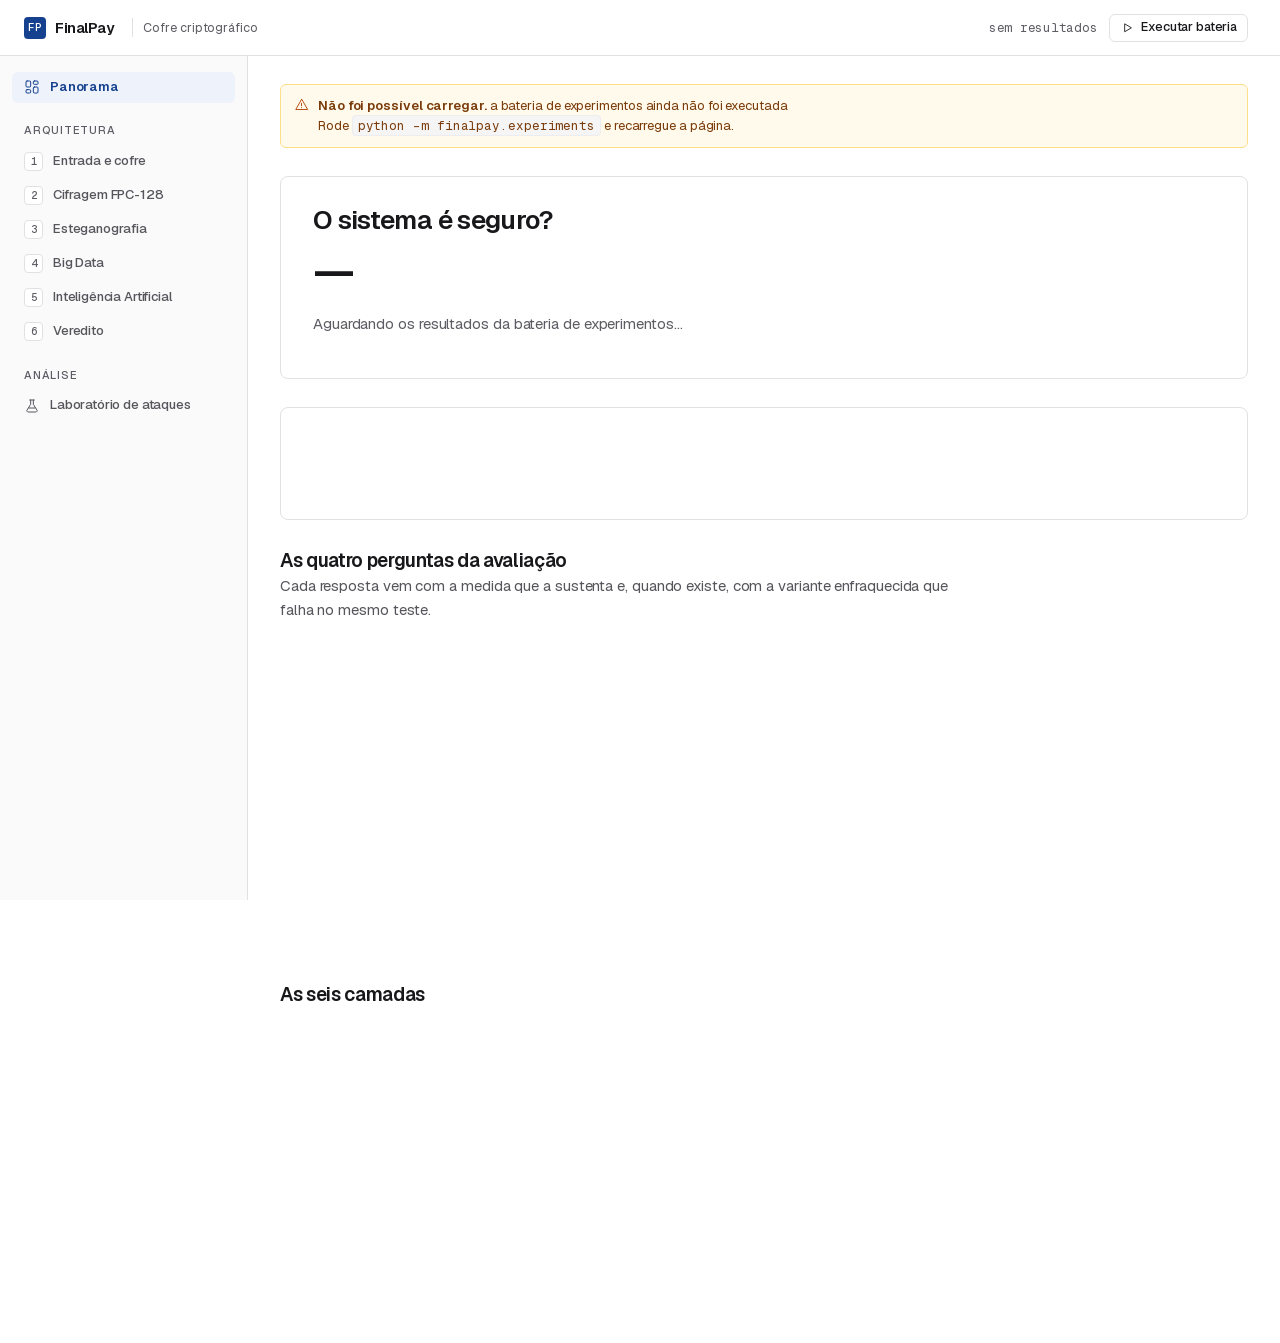
==== web/index.html @ 3ab9bee8 "FinalPay: cofre criptográfico com análise de ataques Sistema completo para o Projeto 2 de Cibersegur" ====
<!doctype html>
<html lang="pt-BR">
<head>
<meta charset="utf-8">
<meta name="viewport" content="width=device-width, initial-scale=1">
<title>FinalPay — Cofre Criptográfico</title>
<meta name="description" content="Cofre criptográfico de um banco digital que mede a própria segurança: cifra autoral FPC-128, esteganografia, 2 milhões de eventos e detecção de anomalias.">
<link rel="icon" href="data:image/svg+xml,%3Csvg xmlns='http://www.w3.org/2000/svg' viewBox='0 0 24 24'%3E%3Crect width='24' height='24' rx='5' fill='%2315418E'/%3E%3Cpath d='M8 11V8.5a4 4 0 0 1 8 0V11M7 11h10v7H7z' fill='none' stroke='white' stroke-width='1.6' stroke-linecap='round' stroke-linejoin='round'/%3E%3C/svg%3E">
<link rel="stylesheet" href="app.css">
</head>
<body>
<a class="skip-link" href="#conteudo">Pular para o conteúdo</a>

<svg style="display:none" aria-hidden="true">
  <defs>
    <g id="i-base" fill="none" stroke="currentColor" stroke-width="1.5" stroke-linecap="round" stroke-linejoin="round"/>
  </defs>
  <symbol id="ic-vault" viewBox="0 0 24 24" fill="none" stroke="currentColor" stroke-width="1.5" stroke-linecap="round" stroke-linejoin="round">
    <rect x="3" y="4" width="18" height="16" rx="2"/><circle cx="12" cy="12" r="4"/><path d="M12 8v1.5M12 14.5V16M8 12h1.5M14.5 12H16"/>
  </symbol>
  <symbol id="ic-cipher" viewBox="0 0 24 24" fill="none" stroke="currentColor" stroke-width="1.5" stroke-linecap="round" stroke-linejoin="round">
    <path d="M12 3 20 6v6c0 4.2-3 7.6-8 9-5-1.4-8-4.8-8-9V6z"/><path d="m9.5 12 1.8 1.8 3.2-3.6"/>
  </symbol>
  <symbol id="ic-image" viewBox="0 0 24 24" fill="none" stroke="currentColor" stroke-width="1.5" stroke-linecap="round" stroke-linejoin="round">
    <rect x="3" y="4" width="18" height="16" rx="2"/><circle cx="8.5" cy="9.5" r="1.5"/><path d="m4 17 4.5-4.5 3 3L15 12l5 5"/>
  </symbol>
  <symbol id="ic-data" viewBox="0 0 24 24" fill="none" stroke="currentColor" stroke-width="1.5" stroke-linecap="round" stroke-linejoin="round">
    <ellipse cx="12" cy="6" rx="8" ry="3"/><path d="M4 6v12c0 1.7 3.6 3 8 3s8-1.3 8-3V6"/><path d="M4 12c0 1.7 3.6 3 8 3s8-1.3 8-3"/>
  </symbol>
  <symbol id="ic-ai" viewBox="0 0 24 24" fill="none" stroke="currentColor" stroke-width="1.5" stroke-linecap="round" stroke-linejoin="round">
    <path d="M3 13h3l2.5-7 3.5 14 3-10 2 3h4"/>
  </symbol>
  <symbol id="ic-verdict" viewBox="0 0 24 24" fill="none" stroke="currentColor" stroke-width="1.5" stroke-linecap="round" stroke-linejoin="round">
    <circle cx="12" cy="9" r="6"/><path d="m9.5 9 1.8 1.8L14.5 7"/><path d="m8.5 14.2-1 6.3 4.5-2.4 4.5 2.4-1-6.3"/>
  </symbol>
  <symbol id="ic-lab" viewBox="0 0 24 24" fill="none" stroke="currentColor" stroke-width="1.5" stroke-linecap="round" stroke-linejoin="round">
    <path d="M10 3v6.5L4.6 18A2 2 0 0 0 6.3 21h11.4a2 2 0 0 0 1.7-3L14 9.5V3"/><path d="M8.5 3h7M7.3 15h9.4"/>
  </symbol>
  <symbol id="ic-overview" viewBox="0 0 24 24" fill="none" stroke="currentColor" stroke-width="1.5" stroke-linecap="round" stroke-linejoin="round">
    <rect x="3" y="3" width="7" height="9" rx="1.5"/><rect x="14" y="3" width="7" height="5" rx="1.5"/><rect x="14" y="12" width="7" height="9" rx="1.5"/><rect x="3" y="16" width="7" height="5" rx="1.5"/>
  </symbol>
  <symbol id="ic-run" viewBox="0 0 24 24" fill="none" stroke="currentColor" stroke-width="1.5" stroke-linecap="round" stroke-linejoin="round">
    <path d="M8 5.5v13l11-6.5z"/>
  </symbol>
  <symbol id="ic-info" viewBox="0 0 24 24" fill="none" stroke="currentColor" stroke-width="1.5" stroke-linecap="round" stroke-linejoin="round">
    <circle cx="12" cy="12" r="9"/><path d="M12 11v5M12 8h.01"/>
  </symbol>
  <symbol id="ic-alert" viewBox="0 0 24 24" fill="none" stroke="currentColor" stroke-width="1.5" stroke-linecap="round" stroke-linejoin="round">
    <path d="M12 4 2.8 20h18.4z"/><path d="M12 10v4M12 17h.01"/>
  </symbol>
  <symbol id="ic-download" viewBox="0 0 24 24" fill="none" stroke="currentColor" stroke-width="1.5" stroke-linecap="round" stroke-linejoin="round">
    <path d="M12 3v11M7.5 10 12 14.5 16.5 10M4 20h16"/>
  </symbol>
</svg>

<header class="topbar">
  <div class="brand"><span class="brand-mark">FP</span>FinalPay</div>
  <span class="brand-tag">Cofre criptográfico</span>
  <div class="topbar-right">
    <span id="status-bateria" class="meta num">carregando…</span>
    <button id="btn-bateria" class="btn btn-sm"><svg><use href="#ic-run"/></svg>Executar bateria</button>
  </div>
</header>

<div class="shell">
  <nav class="rail" aria-label="Seções">
    <div class="rail-group">
      <button class="nav-item" data-page="panorama" aria-current="page"><svg><use href="#ic-overview"/></svg>Panorama</button>
    </div>
    <div class="rail-group">
      <span class="label">Arquitetura</span>
      <button class="nav-item" data-page="cofre"><span class="nav-num">1</span>Entrada e cofre</button>
      <button class="nav-item" data-page="cifra"><span class="nav-num">2</span>Cifragem FPC-128</button>
      <button class="nav-item" data-page="estego"><span class="nav-num">3</span>Esteganografia</button>
      <button class="nav-item" data-page="bigdata"><span class="nav-num">4</span>Big Data</button>
      <button class="nav-item" data-page="ia"><span class="nav-num">5</span>Inteligência Artificial</button>
      <button class="nav-item" data-page="veredito"><span class="nav-num">6</span>Veredito</button>
    </div>
    <div class="rail-group">
      <span class="label">Análise</span>
      <button class="nav-item" data-page="ataques"><svg><use href="#ic-lab"/></svg>Laboratório de ataques</button>
    </div>
  </nav>

  <main class="main" id="conteudo">

    <!-- ---------------------------------------------------------- Panorama -->
    <section id="page-panorama" class="page stack-lg" aria-labelledby="titulo-panorama">
      <div id="panorama-verdito"></div>
      <div class="panel"><div class="panel-body" style="padding:28px 32px">
        <h1 class="display" id="titulo-panorama">O sistema é seguro?</h1>
        <div class="row" style="gap:14px;margin-bottom:16px">
          <span class="answer-lg" id="verdito-resposta">—</span>
          <span id="verdito-ressalvas"></span>
        </div>
        <p class="body measure" id="verdito-justificativa" style="margin-bottom:14px">
          <span class="muted">Aguardando os resultados da bateria de experimentos…</span></p>
        <p class="small measure" id="verdito-ressalva" style="color:var(--warn)"></p>
      </div></div>
      <div id="panorama-medidas" class="measures"></div>
      <div>
        <div class="page-head"><h2 class="h2">As quatro perguntas da avaliação</h2>
          <p class="body measure">Cada resposta vem com a medida que a sustenta e, quando existe, com a variante enfraquecida que falha no mesmo teste.</p></div>
        <div id="panorama-perguntas" class="grid grid-2"></div>
      </div>
      <div>
        <div class="page-head"><h2 class="h2">As seis camadas</h2></div>
        <div id="panorama-camadas" class="grid grid-3"></div>
      </div>
    </section>

    <!-- ------------------------------------------------------------- Cofre -->
    <section id="page-cofre" class="page stack-lg" hidden>
      <div class="page-head">
        <h1 class="h1">Entrada e cofre</h1>
        <p class="body measure">Cifre texto, arquivos ou imagens. O mesmo envelope pode ser escondido dentro de uma imagem por esteganografia. Toda operação é registrada abaixo.</p>
      </div>
      <div class="grid grid-2">
        <div class="panel">
          <div class="panel-head"><h2 class="h3">Cifrar</h2></div>
          <div class="panel-body stack">
            <div class="segmented" role="group" aria-label="Tipo de entrada" id="cofre-tipo">
              <button type="button" aria-pressed="true" data-tipo="texto">Texto</button>
              <button type="button" aria-pressed="false" data-tipo="arquivo">Arquivo</button>
            </div>
            <label class="field" id="campo-texto"><span class="label">Conteúdo</span>
              <textarea id="cofre-texto">TX473188 BOLETO  R$    47523.68 CT1313-1 Inter     2026-11-27 APROVADO</textarea></label>
            <label class="field" id="campo-arquivo" hidden><span class="label">Arquivo</span>
              <input type="file" id="cofre-arquivo"></label>
            <label class="field"><span class="label">Senha do cofre</span>
              <input type="password" id="cofre-senha" value="cofre-finalpay-2026" autocomplete="off"></label>
            <div class="grid grid-2">
              <label class="field"><span class="label">Algoritmo</span>
                <select id="cofre-algo"><option>FPC-128</option><option>AES-256</option></select></label>
              <label class="field"><span class="label">Modo</span>
                <select id="cofre-modo"><option>CTR</option><option>ECB</option></select></label>
            </div>
            <div class="grid grid-2">
              <label class="field"><span class="label">Rodadas <span id="cofre-rodadas-v" class="num">14</span></span>
                <input type="range" id="cofre-rodadas" min="1" max="20" value="14"></label>
              <label class="check" style="align-self:end;padding-bottom:8px">
                <input type="checkbox" id="cofre-difusao" checked>Difusão (MixColumns)</label>
            </div>
            <label class="check"><input type="checkbox" id="cofre-ocultar">Ocultar o envelope numa imagem</label>
            <label class="field" id="campo-portadora" hidden><span class="label">Imagem portadora (PNG)</span>
              <input type="file" id="cofre-portadora" accept="image/png,image/jpeg"></label>
            <div class="row">
              <button id="btn-cifrar" class="btn btn-primary">Cifrar</button>
              <span id="cofre-erro" class="small" style="color:var(--crit)"></span>
            </div>
          </div>
        </div>
        <div class="panel">
          <div class="panel-head"><h2 class="h3">Decifrar</h2></div>
          <div class="panel-body stack">
            <label class="field"><span class="label">Envelope (base64)</span>
              <textarea id="dec-envelope" placeholder="cole o envelope ou cifre algo ao lado"></textarea></label>
            <label class="field"><span class="label">Senha</span>
              <input type="password" id="dec-senha" value="cofre-finalpay-2026" autocomplete="off"></label>
            <div class="row">
              <button id="btn-decifrar" class="btn btn-primary">Decifrar</button>
              <button id="btn-decifrar-img" class="btn">Revelar da imagem</button>
            </div>
            <div id="dec-saida"></div>
          </div>
        </div>
      </div>
      <div id="cofre-resultado"></div>
      <div class="panel">
        <div class="panel-head"><h2 class="h3">Operações desta sessão</h2>
          <span class="meta">alimentam a camada de Big Data</span></div>
        <div class="panel-body flush"><div class="table-wrap"><table id="cofre-log">
          <thead><tr><th>Horário</th><th>Operação</th><th>Algoritmo</th><th>Estado</th><th class="n">Bytes</th><th class="n">Latência</th><th>Detalhe</th></tr></thead>
          <tbody><tr><td colspan="7" class="muted">Nenhuma operação ainda.</td></tr></tbody>
        </table></div></div>
      </div>
    </section>

    <!-- ------------------------------------------------------------- Cifra -->
    <section id="page-cifra" class="page stack-lg" hidden>
      <div class="page-head">
        <h1 class="h1">Cifragem FPC-128</h1>
        <p class="body measure">Rede de substituição-permutação de 128 bits com chave de 256 bits. Cada propriedade abaixo é comparada com a variante sem difusão e com o AES-256.</p>
      </div>
      <div class="grid grid-2">
        <div class="panel"><div class="panel-head"><h2 class="h3">Especificação</h2></div>
          <div class="panel-body"><dl class="spec" id="cifra-spec"></dl></div></div>
        <div class="panel"><div class="panel-head"><h2 class="h3">A rodada</h2></div>
          <div class="panel-body"><pre class="code">AddRoundKey   estado ← estado ⊕ subchave[r]
SubBytes      estado ← S[estado]
ShiftRows     estado ← estado[π]
MixColumns    estado ← M · estado  em GF(2⁸)</pre>
            <dl class="spec" style="margin-top:12px">
              <dt>AddRoundKey</dt><dd>XOR — confusão</dd>
              <dt>SubBytes</dt><dd>substituição não-linear</dd>
              <dt>ShiftRows</dt><dd>permutação de bytes</dd>
              <dt>MixColumns</dt><dd>difusão (matriz MDS)</dd>
            </dl>
            <p class="small" style="margin-top:12px">A última rodada omite o MixColumns, como é padrão em redes SPN.</p></div></div>
      </div>
      <div class="panel"><div class="panel-head"><h2 class="h3">Efeito avalanche por rodada</h2>
        <span class="meta">1 bit alterado na entrada</span></div>
        <div class="panel-body"><div id="chart-avalanche" data-resumo="Bits de saída alterados por rodada, comparando o FPC-128 íntegro com a variante sem difusão"></div>
          <p class="small" style="margin-top:12px" id="cifra-avalanche-nota"></p></div></div>
      <div class="grid grid-2">
        <div class="panel"><div class="panel-head"><h2 class="h3">Distribuição da avalanche</h2></div>
          <div class="panel-body"><div id="chart-aval-hist" data-resumo="Distribuição do número de bits alterados por inversão de 1 bit de entrada"></div></div></div>
        <div class="panel"><div class="panel-head"><h2 class="h3">Vazão</h2><span class="meta">mede implementação, não segurança</span></div>
          <div class="panel-body"><div id="chart-vazao" data-resumo="Vazão em megabytes por segundo do FPC-128 e do AES-256"></div></div></div>
      </div>
      <div class="grid grid-2">
        <div class="panel"><div class="panel-head"><h2 class="h3">Critério estrito de avalanche</h2>
          <span class="meta">FPC-128 íntegro</span></div>
          <div class="panel-body"><div id="chart-sac" data-resumo="Matriz 128 por 128 da probabilidade de inversão de cada bit de saída, FPC-128 íntegro"></div><div id="sac-resumo" style="margin-top:12px"></div></div></div>
        <div class="panel"><div class="panel-head"><h2 class="h3">Mesma matriz, sem difusão</h2>
          <span class="meta">variante enfraquecida</span></div>
          <div class="panel-body"><div id="chart-sac-fraco" data-resumo="Mesma matriz para a variante sem difusão"></div><div id="sac-fraco-resumo" style="margin-top:12px"></div></div></div>
      </div>
    </section>

    <!-- ------------------------------------------------------- Esteganografia -->
    <section id="page-estego" class="page stack-lg" hidden>
      <div class="page-head">
        <h1 class="h1">Esteganografia</h1>
        <p class="body measure">O envelope cifrado é espalhado pelos bits menos significativos da imagem, em posições derivadas da chave. Sem a chave não se sabe nem onde os bits estão.</p>
      </div>
      <div id="estego-medidas" class="measures"></div>
      <div class="grid grid-2">
        <div class="panel"><div class="panel-head"><h2 class="h3">Portadora e resultado</h2></div>
          <div class="panel-body"><div id="estego-imagens" class="img-compare"></div></div></div>
        <div class="panel"><div class="panel-head"><h2 class="h3">Qualidade</h2></div>
          <div class="panel-body"><dl class="spec" id="estego-spec"></dl></div></div>
      </div>
      <div class="panel"><div class="panel-head"><h2 class="h3">Esteganálise por varredura</h2>
        <span class="meta">teste de qui-quadrado de Westfeld, 20 segmentos</span></div>
        <div class="panel-body"><div id="chart-estegoanalise" data-resumo="Probabilidade de ocultação detectada por segmento da imagem, em três variantes"></div>
          <p class="small measure" style="margin-top:12px" id="estego-nota"></p></div></div>
    </section>

    <!-- ----------------------------------------------------------- Big Data -->
    <section id="page-bigdata" class="page stack-lg" hidden>
      <div class="page-head">
        <h1 class="h1">Big Data</h1>
        <p class="body measure">Eventos de operações criptográficas, autenticação e acesso a arquivos, gravados em Parquet particionado por dia e consultados com DuckDB.</p>
      </div>
      <div id="bd-medidas" class="measures"></div>
      <div class="panel"><div class="panel-head"><h2 class="h3">Eventos por hora</h2>
        <span class="meta">30 dias</span></div>
        <div class="panel-body"><div id="chart-serie" data-resumo="Eventos por hora ao longo de 30 dias, com os eventos anômalos destacados"></div></div></div>
      <div class="grid grid-2">
        <div class="panel"><div class="panel-head"><h2 class="h3">Por tipo de operação</h2></div>
          <div class="panel-body flush"><div class="table-wrap auto"><table id="tab-tipo"></table></div></div></div>
        <div class="panel"><div class="panel-head"><h2 class="h3">Usuários com mais falhas</h2></div>
          <div class="panel-body flush"><div class="table-wrap"><table id="tab-suspeitos"></table></div></div></div>
      </div>
      <div class="panel"><div class="panel-head"><h2 class="h3">Desempenho da camada</h2></div>
        <div class="panel-body"><dl class="spec" id="bd-spec"></dl></div></div>
    </section>

    <!-- ----------------------------------------------------------------- IA -->
    <section id="page-ia" class="page stack-lg" hidden>
      <div class="page-head">
        <h1 class="h1">Inteligência Artificial</h1>
        <p class="body measure">Isolation Forest sobre janelas de comportamento por usuário. O modelo é treinado sem rótulos; os rótulos existem só para medir a qualidade depois.</p>
      </div>
      <div id="ia-medidas" class="measures"></div>
      <div class="grid grid-2">
        <div class="panel"><div class="panel-head"><h2 class="h3">Revocação por tipo de anomalia</h2>
          <span class="meta">os cinco do enunciado</span></div>
          <div class="panel-body"><div id="chart-ia-tipos" data-resumo="Percentual detectado de cada um dos cinco tipos de anomalia"></div></div></div>
        <div class="panel"><div class="panel-head"><h2 class="h3">Distribuição do score de risco</h2></div>
          <div class="panel-body"><div id="chart-ia-score" data-resumo="Distribuição do score de risco atribuído às janelas de comportamento"></div></div></div>
      </div>
      <div class="panel"><div class="panel-head"><h2 class="h3">Pontos de operação</h2>
        <span class="meta">quantas janelas a equipe aceita revisar</span></div>
        <div class="panel-body flush"><div class="table-wrap auto"><table id="tab-operacao"></table></div></div></div>
      <div class="panel"><div class="panel-head"><h2 class="h3">Alertas de maior risco</h2></div>
        <div class="panel-body flush"><div class="table-wrap"><table id="tab-alertas"></table></div></div></div>
    </section>

    <!-- ----------------------------------------------------------- Veredito -->
    <section id="page-veredito" class="page stack-lg" hidden>
      <div class="page-head">
        <h1 class="h1">Veredito</h1>
        <p class="body measure">As quatro perguntas da Parte 4, respondidas a partir dos números medidos pela bateria de experimentos.</p>
      </div>
      <div id="veredito-conteudo" class="stack-lg"></div>
    </section>

    <!-- ----------------------------------------------------------- Ataques -->
    <section id="page-ataques" class="page stack-lg" hidden>
      <div class="page-head">
        <h1 class="h1">Laboratório de ataques</h1>
        <p class="body measure">Os três ataques exigidos, executados ao vivo com os parâmetros que você escolher. Diminua as rodadas ou desligue a difusão para ver a cifra ceder.</p>
      </div>

      <div class="panel"><div class="panel-head"><h2 class="h3">Força bruta</h2>
        <span class="meta">texto claro conhecido, espaço de chaves reduzido</span></div>
        <div class="panel-body stack">
          <div class="row">
            <label class="field field-faixa"><span class="label">Entropia da chave: <span id="bf-bits-v" class="num">16</span> bits</span>
              <input type="range" id="bf-bits" min="8" max="22" value="16"></label>
            <button id="btn-bf" class="btn btn-primary" style="align-self:end">Executar ataque</button>
          </div>
          <div id="bf-saida"><div class="note"><svg><use href="#ic-info"/></svg>Escolha a entropia da chave e execute. O ataque usa um par de texto claro conhecido e mede a taxa real de chaves por segundo desta máquina.</div></div>
        </div></div>

      <div class="panel"><div class="panel-head"><h2 class="h3">Diferencial</h2>
        <span class="meta">1 bit alterado na entrada</span></div>
        <div class="panel-body stack">
          <div class="row">
            <label class="field field-faixa"><span class="label">Rodadas: <span id="df-rodadas-v" class="num">14</span></span>
              <input type="range" id="df-rodadas" min="1" max="20" value="14"></label>
            <label class="check"><input type="checkbox" id="df-difusao" checked>Difusão ligada</label>
            <button id="btn-df" class="btn btn-primary" style="align-self:end">Executar ataque</button>
          </div>
          <div id="df-saida"><div class="note"><svg><use href="#ic-info"/></svg>Execute para inverter 1 bit da entrada em 4.096 blocos e medir quantos bits da saída mudam. Desligue a difusão para ver a avalanche desabar.</div></div>
        </div></div>

      <div class="panel"><div class="panel-head"><h2 class="h3">Estatístico — análise de frequência</h2>
        <span class="meta">recuperação de texto sem chave</span></div>
        <div class="panel-body stack">
          <div class="row">
            <label class="field field-faixa"><span class="label">Rodadas: <span id="fq-rodadas-v" class="num">1</span></span>
              <input type="range" id="fq-rodadas" min="1" max="20" value="1"></label>
            <label class="check"><input type="checkbox" id="fq-difusao">Difusão ligada</label>
            <button id="btn-fq" class="btn btn-primary" style="align-self:end">Executar ataque</button>
          </div>
          <div id="fq-saida"><div class="note"><svg><use href="#ic-info"/></svg>Execute para tentar recuperar o texto sem nenhuma chave, usando só a frequência dos bytes. Com difusão ligada o ataque falha; sem ela, lê o registro.</div></div>
        </div></div>

      <div class="panel"><div class="panel-head"><h2 class="h3">O modo importa mais que as rodadas</h2>
        <span class="meta">pixels de uma imagem estruturada, cifrados</span></div>
        <div class="panel-body"><div id="ecb-imagens" class="grid grid-4"></div>
          <p class="small measure" style="margin-top:14px" id="ecb-nota"></p></div></div>
    </section>

  </main>
</div>

<script type="module" src="app.js"></script>
</body>
</html>
---- web/app.css ----
/* FinalPay — sistema visual.
   Quase monocromatico sobre fundo claro. Separacao por borda de 1px, nunca por
   sombra decorativa. Cor reservada para estado e para series de dados, sempre
   acompanhada de rotulo textual. */

@import url('fonts.css');

:root {
  color-scheme: light;

  --gray-0:  #FFFFFF;
  --gray-1:  #FAFAFA;
  --gray-2:  #F5F5F6;
  --gray-3:  #EDEDEF;
  --gray-4:  #E1E1E3;
  --gray-5:  #C9C9CE;
  --gray-6:  #8F8F96;
  --gray-7:  #5C5C64;
  --gray-8:  #55555C;
  --gray-9:  #2A2A30;
  --gray-10: #18181B;

  --ink:    var(--gray-10);
  --text-2: var(--gray-8);
  --text-3: var(--gray-7);
  --line:   var(--gray-4);
  --line-soft: var(--gray-3);

  --accent:      #15418E;
  --accent-hover:#1A4FAA;
  --accent-weak: #EEF2FA;

  --ok: #067647;   --ok-bg: #ECFDF3;   --ok-line: #ABEFC6;
  --warn: #B54708; --warn-bg: #FFFAEB; --warn-line: #FEDF89;
  --crit: #B42318; --crit-bg: #FEF3F2; --crit-line: #FECDCA;

  /* Categorica verificada para daltonismo em fundo claro; medidas em DESIGN.md */
  --s1: #2056C7;  --s2: #C2410C;  --s3: #0D9488;
  --s1-soft: #DCE6F9; --s2-soft: #FBE4D6; --s3-soft: #D4F0EB;

  --r-xs: 2px;  --r-sm: 4px;  --r: 6px;  --r-lg: 8px;
  --topbar: 56px;
  --rail: 248px;

  --sans: 'Geist', ui-sans-serif, system-ui, -apple-system, 'Segoe UI', sans-serif;
  --mono: 'Geist Mono', ui-monospace, 'SF Mono', Menlo, monospace;
}

*, *::before, *::after { box-sizing: border-box; }

html { -webkit-text-size-adjust: 100%; }

body {
  margin: 0;
  background: var(--gray-0);
  color: var(--ink);
  font: 400 14px/1.55 var(--sans);
  letter-spacing: -0.006em;
  -webkit-font-smoothing: antialiased;
  text-rendering: optimizeLegibility;
}

/* Superficies do navegador: tambem fazem parte do sistema. */
::selection { background: #CFDDF5; color: var(--gray-10); }
:root { caret-color: var(--accent); scrollbar-color: var(--gray-5) transparent; scrollbar-width: thin; }
::-webkit-scrollbar { width: 10px; height: 10px; }
::-webkit-scrollbar-track { background: transparent; }
::-webkit-scrollbar-thumb { background: var(--gray-5); border: 3px solid var(--gray-0); border-radius: 99px; }
::-webkit-scrollbar-thumb:hover { background: var(--gray-6); }
:focus-visible { outline: 2px solid var(--accent); outline-offset: 2px; border-radius: var(--r-sm); }
a { color: var(--accent); text-underline-offset: 3px; text-decoration-thickness: 1px; }

h1, h2, h3, h4 { margin: 0; font-weight: 600; letter-spacing: -0.021em; text-wrap: balance; }
p { margin: 0; }

/* ---------- tipografia utilitaria ---------- */
.display   { font-size: 26px; line-height: 1.2; font-weight: 600; letter-spacing: -0.025em; }
.h1        { font-size: 26px; line-height: 1.2; letter-spacing: -0.025em; }
.h2        { font-size: 19px; line-height: 1.34; letter-spacing: -0.018em; }
.h3        { font-size: 14px; line-height: 1.4; font-weight: 600; letter-spacing: -0.012em; }
/* Texto corrido a 15px: a tela e lida tambem projetada, a varios metros. */
.body      { font-size: 15px; line-height: 1.6; color: var(--text-2); }
.small     { font-size: 13px; color: var(--text-2); }
.meta      { font-size: 12.5px; color: var(--text-3); }
.measure   { max-width: 68ch; }
.label {
  font: 500 11px/1.3 var(--sans);
  letter-spacing: 0.07em;
  text-transform: uppercase;
  color: var(--text-3);
}
/* Resposta em palavras: texto, nao medida. Mono fica reservado para numero. */
.answer { font-size: 26px; line-height: 1.2; font-weight: 600; letter-spacing: -0.025em; }
.answer-lg { font-size: 46px; line-height: 1.04; font-weight: 600; letter-spacing: -0.036em; }
.num { font-family: var(--mono); font-variant-numeric: tabular-nums; letter-spacing: -0.02em; }
.num-lg { font: 500 26px/1.08 var(--mono); font-variant-numeric: tabular-nums; letter-spacing: -0.03em; }
.num-xl { font: 500 46px/1 var(--mono); font-variant-numeric: tabular-nums; letter-spacing: -0.038em; }

/* ---------- casca ---------- */
.shell { display: grid; grid-template-columns: var(--rail) 1fr; min-height: 100vh; }
.shell > * { min-width: 0; }

.topbar {
  position: fixed; inset: 0 0 auto 0; height: var(--topbar); z-index: 30;
  display: flex; align-items: center; gap: 16px;
  /* Esquerda alinhada ao texto do rail (12 + 12), direita ao conteudo principal. */
  padding: 0 32px 0 24px;
  background: color-mix(in srgb, var(--gray-0) 86%, transparent);
  backdrop-filter: saturate(180%) blur(12px);
  border-bottom: 1px solid var(--line);
}
.brand { display: flex; align-items: center; gap: 9px; font-weight: 600; letter-spacing: -0.03em; font-size: 15px; flex: none; }
.brand-mark {
  width: 22px; height: 22px; border-radius: var(--r-sm);
  background: var(--accent); color: #fff; display: grid; place-items: center;
  font: 500 11px/1 var(--mono); letter-spacing: 0;
}
.brand-tag {
  font-size: 12.5px; color: var(--text-3); padding-left: 10px; margin-left: 2px;
  border-left: 1px solid var(--line);
}
.topbar-right { margin-left: auto; display: flex; align-items: center; gap: 12px; min-width: 0; }
#status-bateria { overflow: hidden; text-overflow: ellipsis; white-space: nowrap; }

.rail {
  position: fixed; inset: var(--topbar) auto 0 0; width: var(--rail); z-index: 20;
  padding: 16px 12px 20px; overflow-y: auto;
  background: var(--gray-1); border-right: 1px solid var(--line);
}
.rail-group + .rail-group { margin-top: 20px; }
.rail-group > .label { padding: 0 12px 8px; display: block; }
.nav-item {
  width: 100%; display: flex; align-items: center; gap: 10px;
  padding: 7px 12px; margin-bottom: 1px; border: 0; border-radius: var(--r);
  background: transparent; color: var(--text-2);
  font: 500 13px/1.3 var(--sans); letter-spacing: -0.012em;
  text-align: left; cursor: pointer;
  transition: background 110ms ease, color 110ms ease;
}
.nav-item:hover { background: var(--gray-3); color: var(--ink); }
.nav-item[aria-current="page"] { background: var(--accent-weak); color: var(--accent); font-weight: 600; }
.nav-item[aria-current="page"] .nav-num { background: var(--accent); color: #fff; border-color: var(--accent); }
.nav-num {
  flex: none; width: 19px; height: 19px; border-radius: var(--r-sm);
  border: 1px solid var(--line); background: var(--gray-0);
  display: grid; place-items: center;
  font: 500 10.5px/1 var(--mono); color: var(--text-3);
}
.nav-item svg { flex: none; width: 16px; height: 16px; }

.main { grid-column: 2; padding: calc(var(--topbar) + 28px) 32px 96px; min-width: 0; }
/* Largura cheia: um painel operacional usa a tela toda. Quem continua limitado
   e o texto corrido, por .measure, porque linha longa demais nao se le. */
.page { max-width: 100%; }
.page[hidden] { display: none; }
.page-head { margin-bottom: 28px; }
.page-head .h1 { margin-bottom: 7px; }

/* ---------- blocos ---------- */
.panel {
  border: 1px solid var(--line); border-radius: var(--r-lg);
  background: var(--gray-0); overflow: hidden;
}
.panel-head {
  display: flex; align-items: baseline; gap: 12px;
  padding: 13px 16px; border-bottom: 1px solid var(--line-soft);
}
.panel-head .h3 { margin-right: auto; }
.panel-body { padding: 16px; }
.panel-body.flush { padding: 0; }

.stack > * + * { margin-top: 16px; }
.stack-lg > * + * { margin-top: 28px; }
.grid { display: grid; gap: 16px; align-items: start; }
.grid-2 { grid-template-columns: repeat(2, minmax(0, 1fr)); }
.grid-3 { grid-template-columns: repeat(3, minmax(0, 1fr)); }
.grid-4 { grid-template-columns: repeat(4, minmax(0, 1fr)); }
.row { display: flex; gap: 10px; align-items: center; flex-wrap: wrap; }

#titulo-panorama { margin-bottom: 12px; }
.field-faixa { width: 240px; max-width: 100%; }

a.panel { display: block; color: inherit; text-decoration: none; }
a.panel:hover { border-color: var(--gray-5); background: var(--gray-1); }

/* Faixa de medidas: divisores de 1px, sem cartao por numero. */
.measures {
  display: grid; grid-template-columns: repeat(4, minmax(0, 1fr));
  border: 1px solid var(--line); border-radius: var(--r-lg); overflow: hidden;
}
.measures > div { padding: 16px 18px; border-left: 1px solid var(--line-soft); }
.measures > div:first-child { border-left: 0; }
.measures .label { display: block; margin-bottom: 9px; }
.measures .num-lg { display: block; }
.measures .meta { margin-top: 7px; }

/* ---------- controles ---------- */
.btn {
  display: inline-flex; align-items: center; gap: 7px;
  height: 32px; padding: 0 12px; border-radius: var(--r);
  border: 1px solid var(--line); background: var(--gray-0); color: var(--ink);
  font: 500 13px/1 var(--sans); letter-spacing: -0.012em; cursor: pointer;
  transition: background 110ms ease, border-color 110ms ease;
}
.btn:hover { background: var(--gray-2); border-color: var(--gray-5); }
.btn:active { background: var(--gray-3); }
/* Opacidade derruba o contraste do botao primario: o estado desativado tem
   tokens proprios em vez de desbotar. */
.btn[disabled] { cursor: not-allowed; background: var(--gray-2); color: var(--text-3); border-color: var(--line); }
.btn[disabled]:hover { background: var(--gray-2); border-color: var(--line); }
/* O primario desativado usa o mesmo tratamento do secundario: cinza claro com
   texto escuro mede 6,08:1, contra 1,65:1 de branco sobre cinza. */
.btn svg { width: 14px; height: 14px; }
.btn-primary { background: var(--accent); border-color: var(--accent); color: #fff; }
.btn-primary:hover { background: var(--accent-hover); border-color: var(--accent-hover); }
.btn-primary:active { background: var(--accent); }
.btn-sm { height: 28px; padding: 0 10px; font-size: 12.5px; }

label.field { display: block; }
label.field > span { display: block; margin-bottom: 6px; }
input[type=text], input[type=password], input[type=number], select, textarea {
  width: 100%; padding: 7px 10px; border-radius: var(--r);
  border: 1px solid var(--line); background: var(--gray-0); color: var(--ink);
  font: 400 13px/1.45 var(--sans); letter-spacing: -0.01em;
  transition: border-color 110ms ease, box-shadow 110ms ease;
}
textarea { resize: vertical; min-height: 92px; font-family: var(--mono); font-size: 12.5px; }
input:hover, select:hover, textarea:hover { border-color: var(--gray-5); }
input:focus-visible, select:focus-visible, textarea:focus-visible {
  border-color: var(--accent);
  box-shadow: 0 0 0 3px var(--accent-weak);
  outline: 2px solid var(--accent); outline-offset: 1px;
}
input:focus:not(:focus-visible), select:focus:not(:focus-visible), textarea:focus:not(:focus-visible) {
  outline: 0; border-color: var(--accent); box-shadow: 0 0 0 3px var(--accent-weak);
}
input[type=range] { width: 100%; accent-color: var(--accent); }
input[type=file] { font-size: 12.5px; }
.check { display: inline-flex; align-items: center; gap: 7px; font-size: 13px; cursor: pointer; }
.check input { accent-color: var(--accent); width: 15px; height: 15px; }

.segmented { display: inline-flex; padding: 2px; gap: 2px; background: var(--gray-2); border: 1px solid var(--line); border-radius: var(--r); }
.segmented button {
  border: 0; background: transparent; color: var(--text-2); cursor: pointer;
  padding: 5px 11px; border-radius: var(--r-sm);
  font: 500 12.5px/1 var(--sans); letter-spacing: -0.01em;
  transition: background 110ms ease, color 110ms ease;
}
.segmented button[aria-pressed="true"] { background: var(--gray-0); color: var(--ink); border: 1px solid var(--line); padding: 4px 10px; }

/* ---------- estados ---------- */
.tag {
  display: inline-flex; align-items: center; gap: 5px;
  height: 21px; padding: 0 7px; border-radius: var(--r-sm);
  border: 1px solid var(--line); background: var(--gray-1); color: var(--text-2);
  font: 500 12.5px/1 var(--sans); letter-spacing: -0.005em; white-space: nowrap;
}
.tag::before { content: ""; width: 5px; height: 5px; border-radius: 99px; background: currentColor; }
.tag-ok   { background: var(--ok-bg);   border-color: var(--ok-line);   color: var(--ok); }
.tag-warn { background: var(--warn-bg); border-color: var(--warn-line); color: var(--warn); }
.tag-crit { background: var(--crit-bg); border-color: var(--crit-line); color: var(--crit); }
.tag-info { background: var(--accent-weak); border-color: #CBD9F0; color: var(--accent); }
.tag-plain::before { display: none; }

.note {
  display: flex; gap: 9px; padding: 11px 13px; border-radius: var(--r);
  border: 1px solid var(--line); background: var(--gray-1);
  font-size: 13px; color: var(--text-2);
}
.note svg { flex: none; width: 15px; height: 15px; margin-top: 1px; color: var(--text-3); }
.note-warn { background: var(--warn-bg); border-color: var(--warn-line); color: #7A3A09; }
.note-warn svg { color: var(--warn); }

/* ---------- tabelas ---------- */
table { width: 100%; border-collapse: collapse; }
th, td { text-align: left; padding: 9px 16px; border-bottom: 1px solid var(--line-soft); }
thead th {
  font: 500 11px/1.3 var(--sans); letter-spacing: 0.07em; text-transform: uppercase;
  color: var(--text-3); background: var(--gray-1); border-bottom: 1px solid var(--line);
  position: sticky; top: 0;
}
tbody tr:last-child td { border-bottom: 0; }
tbody tr:hover { background: var(--gray-1); }
td.n, th.n { text-align: right; font-family: var(--mono); font-variant-numeric: tabular-nums; font-size: 12.5px; }
thead th.n { font-family: var(--sans); }
.table-wrap { max-height: 380px; overflow: auto; }
.table-wrap.auto { max-height: none; overflow-x: auto; }

dl.spec { margin: 0; display: grid; grid-template-columns: max-content 1fr; }
dl.spec dt, dl.spec dd { padding: 7px 0; border-bottom: 1px solid var(--line-soft); margin: 0; }
dl.spec dt { color: var(--text-3); font-size: 13px; padding-right: 28px; }
dl.spec dd { text-align: right; font-family: var(--mono); font-variant-numeric: tabular-nums; font-size: 12.5px; }
dl.spec > :nth-last-child(-n+2) { border-bottom: 0; }

code, .code {
  font-family: var(--mono); font-size: 12.5px;
  background: var(--gray-2); border: 1px solid var(--line-soft);
  padding: 1px 5px; border-radius: var(--r-sm);
}
pre.code {
  display: block; padding: 12px 14px; overflow-x: auto; line-height: 1.65;
  background: var(--gray-1); font-size: 12px; white-space: pre;
  max-width: 100%; tab-size: 2;
}
pre.code.wrap { white-space: pre-wrap; word-break: break-word; }

/* ---------- graficos ---------- */
.chart { position: relative; width: 100%; }
.chart svg { display: block; width: 100%; overflow: visible; }
.chart .axis text { font: 400 11px/1 var(--mono); fill: var(--text-3); font-variant-numeric: tabular-nums; }
.chart .axis text.cat { font: 400 10.5px/1 var(--sans); letter-spacing: -0.01em; }
.chart .axis line, .chart .axis path { stroke: var(--line); }
.chart .grid-line { stroke: var(--line-soft); stroke-width: 1; shape-rendering: crispEdges; }
.chart .series-line { fill: none; stroke-width: 2; stroke-linecap: round; stroke-linejoin: round; }
.chart .mark-ring { stroke: var(--gray-0); stroke-width: 2; }
.chart .axis-title { font: 500 11px/1 var(--sans); letter-spacing: 0.06em; text-transform: uppercase; fill: var(--text-3); }
.chart .ref-line { stroke: var(--gray-6); stroke-width: 1; stroke-dasharray: 3 3; }
.chart .ref-label { font: 400 10.5px/1 var(--mono); fill: var(--text-3); }

.legend { display: flex; gap: 14px; flex-wrap: wrap; margin-bottom: 12px; }
.legend span { display: inline-flex; align-items: center; gap: 6px; font-size: 12.5px; color: var(--text-2); }
.legend i { width: 9px; height: 9px; border-radius: var(--r-xs); flex: none; }

.tip {
  position: absolute; z-index: 10; pointer-events: none; opacity: 0;
  transform: translate(-50%, -100%) translateY(-9px);
  padding: 7px 9px; border-radius: var(--r);
  background: var(--gray-10); color: var(--gray-1);
  border: 1px solid var(--gray-9);
  box-shadow: 0 4px 12px rgb(24 24 27 / 18%);
  font-size: 12px; line-height: 1.45; white-space: nowrap;
  transition: opacity 90ms ease;
}
.tip[data-show="1"] { opacity: 1; }
.tip b { font-family: var(--mono); font-variant-numeric: tabular-nums; font-weight: 500; }
.tip .tip-key { color: var(--gray-5); }

/* O unico momento de movimento autorado: a curva de avalanche se desenha uma vez. */
@keyframes draw-in { from { stroke-dashoffset: var(--len); } to { stroke-dashoffset: 0; } }
.draw { stroke-dasharray: var(--len); animation: draw-in 900ms cubic-bezier(.16,1,.3,1) forwards; }

@media (prefers-reduced-motion: reduce) {
  *, *::before, *::after { animation-duration: 1ms !important; transition-duration: 1ms !important; }
  .draw { stroke-dasharray: none; }
  .spinner { animation: none; border-top-color: var(--accent); }
}

/* Espaco reservado antes do preenchimento: sem isto a pagina salta quando os
   dados chegam (deslocamento de layout acumulado). */
#panorama-verdito:empty { display: none; }
#panorama-perguntas { min-height: 304px; }
#panorama-camadas { min-height: 212px; }
#veredito-conteudo { min-height: 640px; }
#cofre-resultado:empty { min-height: 0; }
.measures:empty { min-height: 113px; border: 1px solid var(--line); border-radius: var(--r-lg); }
[id^="chart-"], #df-chart { min-height: 230px; }
#chart-aval-hist, #chart-vazao, #chart-ia-tipos, #chart-ia-score { min-height: 240px; }
#chart-sac, #chart-sac-fraco { min-height: 250px; }
#hist-claro, #hist-cifrado { min-height: 150px; }
#estego-imagens { min-height: 300px; }
#ecb-imagens { min-height: 300px; }
.table-wrap:empty, table:empty { min-height: 160px; }
dl.spec:empty { min-height: 260px; display: block; }

/* ---------- utilidades ---------- */
.sr-only {
  position: absolute; width: 1px; height: 1px; padding: 0; margin: -1px;
  overflow: hidden; clip: rect(0 0 0 0); white-space: nowrap; border: 0;
}
.skip-link {
  position: absolute; left: 12px; top: 12px; z-index: 50;
  padding: 8px 12px; border-radius: var(--r); background: var(--accent); color: #fff;
  font-size: 13px; transform: translateY(-200%); transition: transform 120ms ease;
}
.skip-link:focus { transform: translateY(0); }
.muted { color: var(--text-3); }
.divider { height: 1px; background: var(--line-soft); margin: 4px 0; }
.spinner {
  width: 13px; height: 13px; border-radius: 99px; flex: none;
  border: 1.5px solid var(--gray-5); border-top-color: var(--accent);
  animation: spin 620ms linear infinite;
}
@keyframes spin { to { transform: rotate(360deg); } }
.img-compare { display: grid; grid-template-columns: repeat(2, minmax(0,1fr)); gap: 12px; }
.img-compare figure { margin: 0; }
.img-compare img {
  width: 100%; display: block; border: 1px solid var(--line); border-radius: var(--r);
  background: var(--gray-2); image-rendering: pixelated;
}
.img-compare figcaption { margin-top: 7px; }

/* Tela larga ganha respiro nas margens; a grade nao muda, porque quatro
   perguntas em 2x2 se comparam melhor que em 3+1 com um orfao. */
@media (min-width: 1700px) {
  .main { padding-left: 48px; padding-right: 48px; }
}

@media (max-width: 1080px) {
  .grid-4 { grid-template-columns: repeat(2, minmax(0,1fr)); }
  .grid-3 { grid-template-columns: repeat(2, minmax(0,1fr)); }
  .measures { grid-template-columns: repeat(2, minmax(0,1fr)); }
  .measures > div:nth-child(3) { border-left: 0; }
  .measures > div:nth-child(n+3) { border-top: 1px solid var(--line-soft); }
}
@media (max-width: 860px) {
  :root { --rail: 0px; }
  /* A barra superior nao pode definir a largura do documento: sem isto a
     pagina inteira passa a rolar de lado no celular. */
  .topbar { padding: 0 16px; gap: 10px; }
  .brand-tag, #status-bateria { display: none; }
  .shell { grid-template-columns: 1fr; }
  .rail {
    position: static; width: auto; inset: auto; border-right: 0;
    border-bottom: 1px solid var(--line); display: flex; gap: 6px;
    overflow-x: auto; padding: 10px 16px; margin-top: var(--topbar);
    /* Item de grid tem min-width:auto por padrao: sem zerar, a linha rolavel
       do rail estica a coluna e a pagina inteira passa a vazar de lado. */
    min-width: 0; max-width: 100%;
  }
  .rail-group { display: flex; gap: 6px; }
  .rail-group + .rail-group { margin-top: 0; }
  .rail-group > .label { display: none; }
  .nav-item { width: auto; white-space: nowrap; margin: 0; }
  .main { grid-column: 1; padding: 24px 16px 72px; }
  .grid-2, .grid-3, .grid-4, .measures, .img-compare { grid-template-columns: minmax(0,1fr); }
  .measures > div { border-left: 0; border-top: 1px solid var(--line-soft); }
  .measures > div:first-child { border-top: 0; }
  /* Degraus existentes da escala, nunca valores novos so para o celular. */
  .display, .h1, .answer, .num-lg { font-size: 19px; }
  .num-xl, .answer-lg { font-size: 26px; }
  .panel-head { flex-wrap: wrap; row-gap: 4px; }
  dl.spec { grid-template-columns: 1fr auto; }
  dl.spec dt { padding-right: 12px; }
  .btn { max-width: 100%; }
}
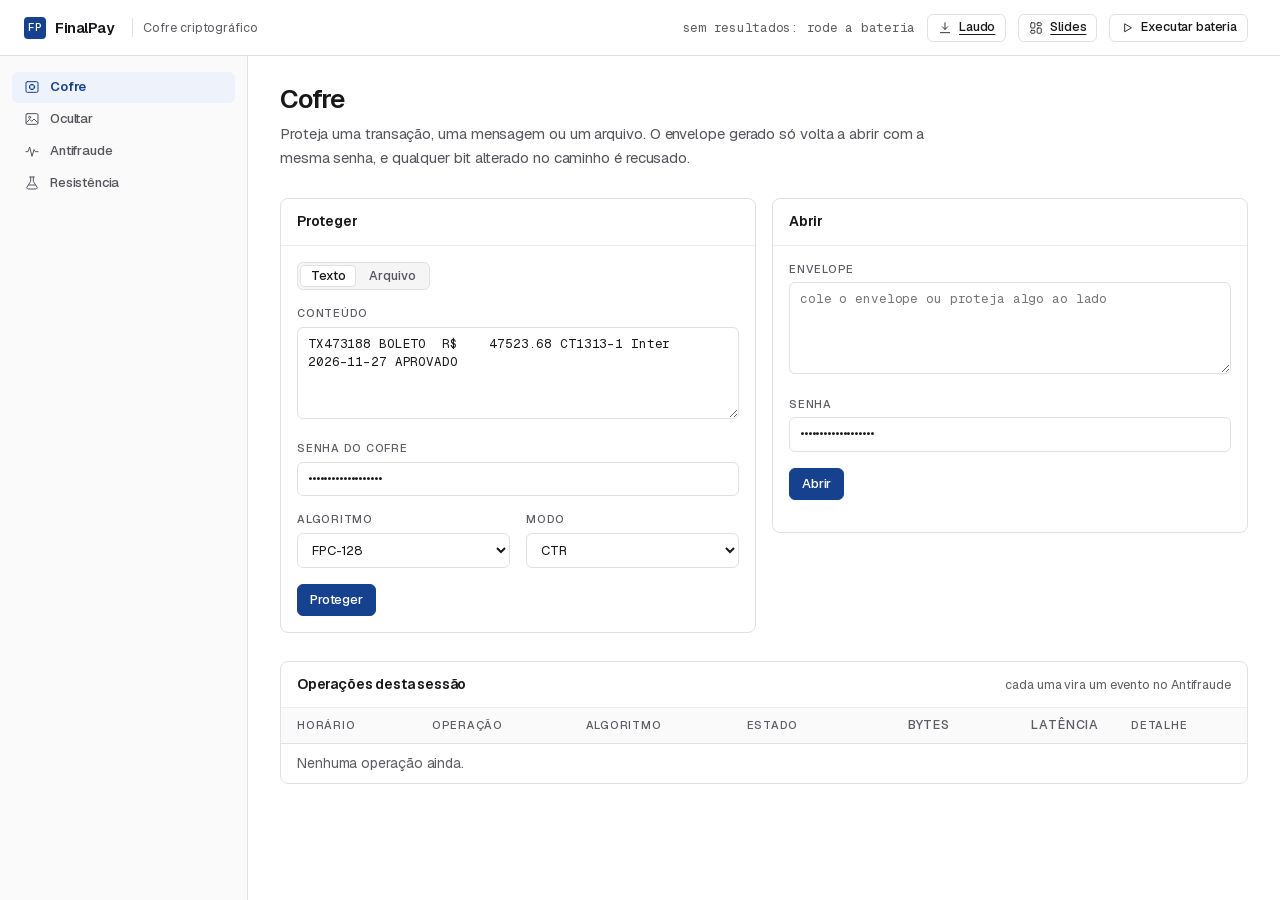
==== commit e280df95: "Cifra própria de verdade, plataforma por funcionalidade e deck Swiss A função de rodada do FPC-128 e" ====
--- a/web/index.html
+++ b/web/index.html
@@ -3,8 +3,8 @@
 <head>
 <meta charset="utf-8">
 <meta name="viewport" content="width=device-width, initial-scale=1">
-<title>FinalPay — Cofre Criptográfico</title>
-<meta name="description" content="Cofre criptográfico de um banco digital que mede a própria segurança: cifra autoral FPC-128, esteganografia, 2 milhões de eventos e detecção de anomalias.">
+<title>FinalPay: Cofre Criptográfico</title>
+<meta name="description" content="Cofre criptográfico de um banco digital que mede a própria segurança: cifra própria FPC-128, esteganografia, 2 milhões de eventos e detecção de anomalias.">
 <link rel="icon" href="data:image/svg+xml,%3Csvg xmlns='http://www.w3.org/2000/svg' viewBox='0 0 24 24'%3E%3Crect width='24' height='24' rx='5' fill='%2315418E'/%3E%3Cpath d='M8 11V8.5a4 4 0 0 1 8 0V11M7 11h10v7H7z' fill='none' stroke='white' stroke-width='1.6' stroke-linecap='round' stroke-linejoin='round'/%3E%3C/svg%3E">
 <link rel="stylesheet" href="app.css">
 </head>
@@ -58,66 +58,32 @@
   <span class="brand-tag">Cofre criptográfico</span>
   <div class="topbar-right">
     <span id="status-bateria" class="meta num">carregando…</span>
-    <button id="btn-bateria" class="btn btn-sm"><svg><use href="#ic-run"/></svg>Executar bateria</button>
+    <a class="btn btn-sm" href="/api/relatorio/markdown" download title="Baixa o laudo técnico em Markdown"><svg><use href="#ic-download"/></svg>Laudo</a>
+    <a class="btn btn-sm" href="/api/relatorio/slides" target="_blank" rel="noopener" title="Abre a apresentação"><svg><use href="#ic-overview"/></svg>Slides</a>
+    <button id="btn-bateria" class="btn btn-sm" title="Refaz todos os experimentos (cerca de 10 s) e substitui os resultados atuais"><svg><use href="#ic-run"/></svg>Executar bateria</button>
   </div>
 </header>
 
 <div class="shell">
   <nav class="rail" aria-label="Seções">
     <div class="rail-group">
-      <button class="nav-item" data-page="panorama" aria-current="page"><svg><use href="#ic-overview"/></svg>Panorama</button>
-    </div>
-    <div class="rail-group">
-      <span class="label">Arquitetura</span>
-      <button class="nav-item" data-page="cofre"><span class="nav-num">1</span>Entrada e cofre</button>
-      <button class="nav-item" data-page="cifra"><span class="nav-num">2</span>Cifragem FPC-128</button>
-      <button class="nav-item" data-page="estego"><span class="nav-num">3</span>Esteganografia</button>
-      <button class="nav-item" data-page="bigdata"><span class="nav-num">4</span>Big Data</button>
-      <button class="nav-item" data-page="ia"><span class="nav-num">5</span>Inteligência Artificial</button>
-      <button class="nav-item" data-page="veredito"><span class="nav-num">6</span>Veredito</button>
-    </div>
-    <div class="rail-group">
-      <span class="label">Análise</span>
-      <button class="nav-item" data-page="ataques"><svg><use href="#ic-lab"/></svg>Laboratório de ataques</button>
+      <button class="nav-item" data-page="cofre" aria-current="page"><svg><use href="#ic-vault"/></svg>Cofre</button>
+      <button class="nav-item" data-page="ocultar"><svg><use href="#ic-image"/></svg>Ocultar</button>
+      <button class="nav-item" data-page="antifraude"><svg><use href="#ic-ai"/></svg>Antifraude</button>
+      <button class="nav-item" data-page="resistencia"><svg><use href="#ic-lab"/></svg>Resistência</button>
     </div>
   </nav>
 
   <main class="main" id="conteudo">
 
-    <!-- ---------------------------------------------------------- Panorama -->
-    <section id="page-panorama" class="page stack-lg" aria-labelledby="titulo-panorama">
-      <div id="panorama-verdito"></div>
-      <div class="panel"><div class="panel-body" style="padding:28px 32px">
-        <h1 class="display" id="titulo-panorama">O sistema é seguro?</h1>
-        <div class="row" style="gap:14px;margin-bottom:16px">
-          <span class="answer-lg" id="verdito-resposta">—</span>
-          <span id="verdito-ressalvas"></span>
-        </div>
-        <p class="body measure" id="verdito-justificativa" style="margin-bottom:14px">
-          <span class="muted">Aguardando os resultados da bateria de experimentos…</span></p>
-        <p class="small measure" id="verdito-ressalva" style="color:var(--warn)"></p>
-      </div></div>
-      <div id="panorama-medidas" class="measures"></div>
-      <div>
-        <div class="page-head"><h2 class="h2">As quatro perguntas da avaliação</h2>
-          <p class="body measure">Cada resposta vem com a medida que a sustenta e, quando existe, com a variante enfraquecida que falha no mesmo teste.</p></div>
-        <div id="panorama-perguntas" class="grid grid-2"></div>
-      </div>
-      <div>
-        <div class="page-head"><h2 class="h2">As seis camadas</h2></div>
-        <div id="panorama-camadas" class="grid grid-3"></div>
-      </div>
-    </section>
-
-    <!-- ------------------------------------------------------------- Cofre -->
-    <section id="page-cofre" class="page stack-lg" hidden>
-      <div class="page-head">
-        <h1 class="h1">Entrada e cofre</h1>
-        <p class="body measure">Cifre texto, arquivos ou imagens. O mesmo envelope pode ser escondido dentro de uma imagem por esteganografia. Toda operação é registrada abaixo.</p>
+    <section id="page-cofre" class="page stack-lg">
+      <div class="page-head">
+        <h1 class="h1">Cofre</h1>
+        <p class="body measure">Proteja uma transação, uma mensagem ou um arquivo. O envelope gerado só volta a abrir com a mesma senha, e qualquer bit alterado no caminho é recusado.</p>
       </div>
       <div class="grid grid-2">
         <div class="panel">
-          <div class="panel-head"><h2 class="h3">Cifrar</h2></div>
+          <div class="panel-head"><h2 class="h3">Proteger</h2></div>
           <div class="panel-body stack">
             <div class="segmented" role="group" aria-label="Tipo de entrada" id="cofre-tipo">
               <button type="button" aria-pressed="true" data-tipo="texto">Texto</button>
@@ -135,32 +101,20 @@
               <label class="field"><span class="label">Modo</span>
                 <select id="cofre-modo"><option>CTR</option><option>ECB</option></select></label>
             </div>
-            <div class="grid grid-2">
-              <label class="field"><span class="label">Rodadas <span id="cofre-rodadas-v" class="num">14</span></span>
-                <input type="range" id="cofre-rodadas" min="1" max="20" value="14"></label>
-              <label class="check" style="align-self:end;padding-bottom:8px">
-                <input type="checkbox" id="cofre-difusao" checked>Difusão (MixColumns)</label>
-            </div>
-            <label class="check"><input type="checkbox" id="cofre-ocultar">Ocultar o envelope numa imagem</label>
-            <label class="field" id="campo-portadora" hidden><span class="label">Imagem portadora (PNG)</span>
-              <input type="file" id="cofre-portadora" accept="image/png,image/jpeg"></label>
             <div class="row">
-              <button id="btn-cifrar" class="btn btn-primary">Cifrar</button>
+              <button id="btn-cifrar" class="btn btn-primary">Proteger</button>
               <span id="cofre-erro" class="small" style="color:var(--crit)"></span>
             </div>
           </div>
         </div>
         <div class="panel">
-          <div class="panel-head"><h2 class="h3">Decifrar</h2></div>
-          <div class="panel-body stack">
-            <label class="field"><span class="label">Envelope (base64)</span>
-              <textarea id="dec-envelope" placeholder="cole o envelope ou cifre algo ao lado"></textarea></label>
+          <div class="panel-head"><h2 class="h3">Abrir</h2></div>
+          <div class="panel-body stack">
+            <label class="field"><span class="label">Envelope</span>
+              <textarea id="dec-envelope" placeholder="cole o envelope ou proteja algo ao lado"></textarea></label>
             <label class="field"><span class="label">Senha</span>
               <input type="password" id="dec-senha" value="cofre-finalpay-2026" autocomplete="off"></label>
-            <div class="row">
-              <button id="btn-decifrar" class="btn btn-primary">Decifrar</button>
-              <button id="btn-decifrar-img" class="btn">Revelar da imagem</button>
-            </div>
+            <div class="row"><button id="btn-decifrar" class="btn btn-primary">Abrir</button></div>
             <div id="dec-saida"></div>
           </div>
         </div>
@@ -168,7 +122,7 @@
       <div id="cofre-resultado"></div>
       <div class="panel">
         <div class="panel-head"><h2 class="h3">Operações desta sessão</h2>
-          <span class="meta">alimentam a camada de Big Data</span></div>
+          <span class="meta">cada uma vira um evento no Antifraude</span></div>
         <div class="panel-body flush"><div class="table-wrap"><table id="cofre-log">
           <thead><tr><th>Horário</th><th>Operação</th><th>Algoritmo</th><th>Estado</th><th class="n">Bytes</th><th class="n">Latência</th><th>Detalhe</th></tr></thead>
           <tbody><tr><td colspan="7" class="muted">Nenhuma operação ainda.</td></tr></tbody>
@@ -176,122 +130,77 @@
       </div>
     </section>
 
-    <!-- ------------------------------------------------------------- Cifra -->
-    <section id="page-cifra" class="page stack-lg" hidden>
-      <div class="page-head">
-        <h1 class="h1">Cifragem FPC-128</h1>
-        <p class="body measure">Rede de substituição-permutação de 128 bits com chave de 256 bits. Cada propriedade abaixo é comparada com a variante sem difusão e com o AES-256.</p>
+    <section id="page-ocultar" class="page stack-lg" hidden>
+      <div class="page-head">
+        <h1 class="h1">Ocultar</h1>
+        <p class="body measure">Esconda um envelope protegido dentro de uma imagem comum. Os bits vão para posições derivadas da senha, então sem ela não se sabe nem onde procurar.</p>
       </div>
       <div class="grid grid-2">
-        <div class="panel"><div class="panel-head"><h2 class="h3">Especificação</h2></div>
-          <div class="panel-body"><dl class="spec" id="cifra-spec"></dl></div></div>
-        <div class="panel"><div class="panel-head"><h2 class="h3">A rodada</h2></div>
-          <div class="panel-body"><pre class="code">AddRoundKey   estado ← estado ⊕ subchave[r]
-SubBytes      estado ← S[estado]
-ShiftRows     estado ← estado[π]
-MixColumns    estado ← M · estado  em GF(2⁸)</pre>
-            <dl class="spec" style="margin-top:12px">
-              <dt>AddRoundKey</dt><dd>XOR — confusão</dd>
-              <dt>SubBytes</dt><dd>substituição não-linear</dd>
-              <dt>ShiftRows</dt><dd>permutação de bytes</dd>
-              <dt>MixColumns</dt><dd>difusão (matriz MDS)</dd>
-            </dl>
-            <p class="small" style="margin-top:12px">A última rodada omite o MixColumns, como é padrão em redes SPN.</p></div></div>
-      </div>
-      <div class="panel"><div class="panel-head"><h2 class="h3">Efeito avalanche por rodada</h2>
-        <span class="meta">1 bit alterado na entrada</span></div>
-        <div class="panel-body"><div id="chart-avalanche" data-resumo="Bits de saída alterados por rodada, comparando o FPC-128 íntegro com a variante sem difusão"></div>
-          <p class="small" style="margin-top:12px" id="cifra-avalanche-nota"></p></div></div>
+        <div class="panel">
+          <div class="panel-head"><h2 class="h3">Esconder na imagem</h2></div>
+          <div class="panel-body stack">
+            <label class="field"><span class="label">Mensagem</span>
+              <textarea id="oc-texto">PIX de R$ 12.480,00 para CT4412-9 em 17/11/2026</textarea></label>
+            <label class="field"><span class="label">Senha</span>
+              <input type="password" id="oc-senha" value="cofre-finalpay-2026" autocomplete="off"></label>
+            <label class="field"><span class="label">Imagem portadora</span>
+              <input type="file" id="oc-portadora" accept="image/png,image/jpeg"></label>
+            <div class="row">
+              <button id="btn-ocultar" class="btn btn-primary">Ocultar</button>
+              <button id="btn-exemplo" class="btn">Usar imagem de exemplo</button>
+              <span id="oc-erro" class="small" style="color:var(--crit)"></span>
+            </div>
+          </div>
+        </div>
+        <div class="panel">
+          <div class="panel-head"><h2 class="h3">Revelar da imagem</h2></div>
+          <div class="panel-body stack">
+            <label class="field"><span class="label">Imagem com conteúdo oculto</span>
+              <input type="file" id="rev-imagem" accept="image/png"></label>
+            <label class="field"><span class="label">Senha</span>
+              <input type="password" id="rev-senha" value="cofre-finalpay-2026" autocomplete="off"></label>
+            <div class="row">
+              <button id="btn-revelar" class="btn btn-primary">Revelar</button>
+              <button id="btn-rev-exemplo" class="btn">Usar imagem de exemplo</button>
+              <span id="rev-erro" class="small" style="color:var(--crit)"></span>
+            </div>
+            <div id="rev-saida"></div>
+          </div>
+        </div>
+      </div>
+      <div id="oc-resultado"></div>
+    </section>
+
+    <section id="page-antifraude" class="page stack-lg" hidden>
+      <div class="page-head">
+        <h1 class="h1">Antifraude</h1>
+        <p class="body measure">O que está acontecendo no cofre e o que merece atenção. Os alertas vêm de um modelo treinado sem rótulos sobre o comportamento de cada conta.</p>
+      </div>
+      <div id="mon-medidas" class="measures"></div>
+      <div class="panel"><div class="panel-head"><h2 class="h3">Atividade</h2>
+        <span class="meta">eventos por hora, últimos 30 dias</span></div>
+        <div class="panel-body"><div id="chart-serie" data-resumo="Eventos por hora ao longo de 30 dias, com os eventos anômalos destacados"></div></div></div>
+      <div class="panel"><div class="panel-head"><h2 class="h3">Alertas</h2>
+        <span class="meta">maior risco primeiro</span></div>
+        <div class="panel-body flush"><div class="table-wrap"><table id="tab-alertas"></table></div></div></div>
       <div class="grid grid-2">
-        <div class="panel"><div class="panel-head"><h2 class="h3">Distribuição da avalanche</h2></div>
-          <div class="panel-body"><div id="chart-aval-hist" data-resumo="Distribuição do número de bits alterados por inversão de 1 bit de entrada"></div></div></div>
-        <div class="panel"><div class="panel-head"><h2 class="h3">Vazão</h2><span class="meta">mede implementação, não segurança</span></div>
-          <div class="panel-body"><div id="chart-vazao" data-resumo="Vazão em megabytes por segundo do FPC-128 e do AES-256"></div></div></div>
-      </div>
-      <div class="grid grid-2">
-        <div class="panel"><div class="panel-head"><h2 class="h3">Critério estrito de avalanche</h2>
-          <span class="meta">FPC-128 íntegro</span></div>
-          <div class="panel-body"><div id="chart-sac" data-resumo="Matriz 128 por 128 da probabilidade de inversão de cada bit de saída, FPC-128 íntegro"></div><div id="sac-resumo" style="margin-top:12px"></div></div></div>
-        <div class="panel"><div class="panel-head"><h2 class="h3">Mesma matriz, sem difusão</h2>
-          <span class="meta">variante enfraquecida</span></div>
-          <div class="panel-body"><div id="chart-sac-fraco" data-resumo="Mesma matriz para a variante sem difusão"></div><div id="sac-fraco-resumo" style="margin-top:12px"></div></div></div>
-      </div>
-    </section>
-
-    <!-- ------------------------------------------------------- Esteganografia -->
-    <section id="page-estego" class="page stack-lg" hidden>
-      <div class="page-head">
-        <h1 class="h1">Esteganografia</h1>
-        <p class="body measure">O envelope cifrado é espalhado pelos bits menos significativos da imagem, em posições derivadas da chave. Sem a chave não se sabe nem onde os bits estão.</p>
-      </div>
-      <div id="estego-medidas" class="measures"></div>
-      <div class="grid grid-2">
-        <div class="panel"><div class="panel-head"><h2 class="h3">Portadora e resultado</h2></div>
-          <div class="panel-body"><div id="estego-imagens" class="img-compare"></div></div></div>
-        <div class="panel"><div class="panel-head"><h2 class="h3">Qualidade</h2></div>
-          <div class="panel-body"><dl class="spec" id="estego-spec"></dl></div></div>
-      </div>
-      <div class="panel"><div class="panel-head"><h2 class="h3">Esteganálise por varredura</h2>
-        <span class="meta">teste de qui-quadrado de Westfeld, 20 segmentos</span></div>
-        <div class="panel-body"><div id="chart-estegoanalise" data-resumo="Probabilidade de ocultação detectada por segmento da imagem, em três variantes"></div>
-          <p class="small measure" style="margin-top:12px" id="estego-nota"></p></div></div>
-    </section>
-
-    <!-- ----------------------------------------------------------- Big Data -->
-    <section id="page-bigdata" class="page stack-lg" hidden>
-      <div class="page-head">
-        <h1 class="h1">Big Data</h1>
-        <p class="body measure">Eventos de operações criptográficas, autenticação e acesso a arquivos, gravados em Parquet particionado por dia e consultados com DuckDB.</p>
-      </div>
-      <div id="bd-medidas" class="measures"></div>
-      <div class="panel"><div class="panel-head"><h2 class="h3">Eventos por hora</h2>
-        <span class="meta">30 dias</span></div>
-        <div class="panel-body"><div id="chart-serie" data-resumo="Eventos por hora ao longo de 30 dias, com os eventos anômalos destacados"></div></div></div>
-      <div class="grid grid-2">
+        <div class="panel"><div class="panel-head"><h2 class="h3">Contas com mais falhas</h2></div>
+          <div class="panel-body flush"><div class="table-wrap"><table id="tab-suspeitos"></table></div></div></div>
         <div class="panel"><div class="panel-head"><h2 class="h3">Por tipo de operação</h2></div>
           <div class="panel-body flush"><div class="table-wrap auto"><table id="tab-tipo"></table></div></div></div>
-        <div class="panel"><div class="panel-head"><h2 class="h3">Usuários com mais falhas</h2></div>
-          <div class="panel-body flush"><div class="table-wrap"><table id="tab-suspeitos"></table></div></div></div>
-      </div>
-      <div class="panel"><div class="panel-head"><h2 class="h3">Desempenho da camada</h2></div>
-        <div class="panel-body"><dl class="spec" id="bd-spec"></dl></div></div>
-    </section>
-
-    <!-- ----------------------------------------------------------------- IA -->
-    <section id="page-ia" class="page stack-lg" hidden>
-      <div class="page-head">
-        <h1 class="h1">Inteligência Artificial</h1>
-        <p class="body measure">Isolation Forest sobre janelas de comportamento por usuário. O modelo é treinado sem rótulos; os rótulos existem só para medir a qualidade depois.</p>
-      </div>
-      <div id="ia-medidas" class="measures"></div>
-      <div class="grid grid-2">
-        <div class="panel"><div class="panel-head"><h2 class="h3">Revocação por tipo de anomalia</h2>
-          <span class="meta">os cinco do enunciado</span></div>
-          <div class="panel-body"><div id="chart-ia-tipos" data-resumo="Percentual detectado de cada um dos cinco tipos de anomalia"></div></div></div>
-        <div class="panel"><div class="panel-head"><h2 class="h3">Distribuição do score de risco</h2></div>
-          <div class="panel-body"><div id="chart-ia-score" data-resumo="Distribuição do score de risco atribuído às janelas de comportamento"></div></div></div>
-      </div>
-      <div class="panel"><div class="panel-head"><h2 class="h3">Pontos de operação</h2>
-        <span class="meta">quantas janelas a equipe aceita revisar</span></div>
-        <div class="panel-body flush"><div class="table-wrap auto"><table id="tab-operacao"></table></div></div></div>
-      <div class="panel"><div class="panel-head"><h2 class="h3">Alertas de maior risco</h2></div>
-        <div class="panel-body flush"><div class="table-wrap"><table id="tab-alertas"></table></div></div></div>
-    </section>
-
-    <!-- ----------------------------------------------------------- Veredito -->
-    <section id="page-veredito" class="page stack-lg" hidden>
-      <div class="page-head">
-        <h1 class="h1">Veredito</h1>
-        <p class="body measure">As quatro perguntas da Parte 4, respondidas a partir dos números medidos pela bateria de experimentos.</p>
-      </div>
-      <div id="veredito-conteudo" class="stack-lg"></div>
-    </section>
-
-    <!-- ----------------------------------------------------------- Ataques -->
-    <section id="page-ataques" class="page stack-lg" hidden>
-      <div class="page-head">
-        <h1 class="h1">Laboratório de ataques</h1>
-        <p class="body measure">Os três ataques exigidos, executados ao vivo com os parâmetros que você escolher. Diminua as rodadas ou desligue a difusão para ver a cifra ceder.</p>
+      </div>
+      <div class="panel"><div class="panel-head"><h2 class="h3">Qualidade da detecção</h2>
+        <span class="meta">medida contra os casos conhecidos</span></div>
+        <div class="panel-body"><div class="grid grid-2">
+          <div id="chart-ia-tipos" data-resumo="Percentual detectado de cada um dos cinco tipos de anomalia"></div>
+          <dl class="spec" id="ia-spec"></dl>
+        </div></div></div>
+    </section>
+
+    <section id="page-resistencia" class="page stack-lg" hidden>
+      <div class="page-head">
+        <h1 class="h1">Resistência</h1>
+        <p class="body measure">Ataque a própria cifra do banco com os parâmetros que quiser. Diminua as rodadas ou desligue a difusão e veja exatamente onde ela cede.</p>
       </div>
 
       <div class="panel"><div class="panel-head"><h2 class="h3">Força bruta</h2>
@@ -317,7 +226,7 @@
           <div id="df-saida"><div class="note"><svg><use href="#ic-info"/></svg>Execute para inverter 1 bit da entrada em 4.096 blocos e medir quantos bits da saída mudam. Desligue a difusão para ver a avalanche desabar.</div></div>
         </div></div>
 
-      <div class="panel"><div class="panel-head"><h2 class="h3">Estatístico — análise de frequência</h2>
+      <div class="panel"><div class="panel-head"><h2 class="h3">Análise de frequência</h2>
         <span class="meta">recuperação de texto sem chave</span></div>
         <div class="panel-body stack">
           <div class="row">
@@ -326,7 +235,7 @@
             <label class="check"><input type="checkbox" id="fq-difusao">Difusão ligada</label>
             <button id="btn-fq" class="btn btn-primary" style="align-self:end">Executar ataque</button>
           </div>
-          <div id="fq-saida"><div class="note"><svg><use href="#ic-info"/></svg>Execute para tentar recuperar o texto sem nenhuma chave, usando só a frequência dos bytes. Com difusão ligada o ataque falha; sem ela, lê o registro.</div></div>
+          <div id="fq-saida"><div class="note"><svg><use href="#ic-info"/></svg>Execute para tentar recuperar o texto sem nenhuma chave, usando só a frequência dos bytes. Com difusão ligada o ataque falha; sem ela, lê o registro bancário.</div></div>
         </div></div>
 
       <div class="panel"><div class="panel-head"><h2 class="h3">O modo importa mais que as rodadas</h2>
@@ -338,6 +247,19 @@
   </main>
 </div>
 
+<div class="lupa" id="lupa" role="dialog" aria-modal="true" aria-label="Comparar imagem antes e depois">
+  <div class="lupa-topo">
+    <span class="h3" id="lupa-titulo">Antes e depois</span>
+    <span class="meta" id="lupa-nota"></span>
+    <div class="segmented" role="group" aria-label="Qual imagem mostrar" id="lupa-abas" style="margin-left:auto">
+      <button type="button" aria-pressed="true" data-lado="antes">Antes</button>
+      <button type="button" aria-pressed="false" data-lado="depois">Depois</button>
+    </div>
+    <button class="btn" id="lupa-fechar">Fechar</button>
+  </div>
+  <div class="lupa-palco"><img id="lupa-img" alt=""></div>
+</div>
+
 <script type="module" src="app.js"></script>
 </body>
 </html>
--- a/web/app.css
+++ b/web/app.css
@@ -47,6 +47,10 @@
 }
 
 *, *::before, *::after { box-sizing: border-box; }
+
+/* Qualquer regra de display com classe vence o [hidden] do navegador por
+   especificidade. Sem isto, campos marcados como ocultos continuam na tela. */
+[hidden] { display: none !important; }
 
 html { -webkit-text-size-adjust: 100%; }
 
@@ -361,6 +365,31 @@
 #ecb-imagens { min-height: 300px; }
 .table-wrap:empty, table:empty { min-height: 160px; }
 dl.spec:empty { min-height: 260px; display: block; }
+
+/* ---------- lupa: comparar antes e depois em tela cheia ---------- */
+.lupa {
+  position: fixed; inset: 0; z-index: 60; display: none;
+  background: color-mix(in srgb, var(--gray-10) 92%, transparent);
+  padding: 24px; flex-direction: column; gap: 16px;
+}
+.lupa[open] { display: flex; }
+.lupa-topo { display: flex; align-items: center; gap: 14px; flex: none; }
+.lupa-topo .h3 { color: var(--gray-0); }
+.lupa-topo .meta { color: var(--gray-5); }
+.lupa-palco {
+  flex: 1; min-height: 0; display: grid; place-items: center;
+}
+.lupa-palco img {
+  max-width: 100%; max-height: 100%; display: block;
+  border: 1px solid var(--gray-8); border-radius: var(--r);
+  image-rendering: pixelated; background: var(--gray-9);
+}
+.lupa .segmented { background: var(--gray-9); border-color: var(--gray-8); }
+.lupa .segmented button { color: var(--gray-5); }
+.lupa .segmented button[aria-pressed="true"] { background: var(--gray-10); color: var(--gray-0); border-color: var(--gray-8); }
+.lupa .btn { background: transparent; color: var(--gray-2); border-color: var(--gray-8); }
+.lupa .btn:hover { background: var(--gray-9); border-color: var(--gray-6); }
+img.ampliavel { cursor: zoom-in; }
 
 /* ---------- utilidades ---------- */
 .sr-only {
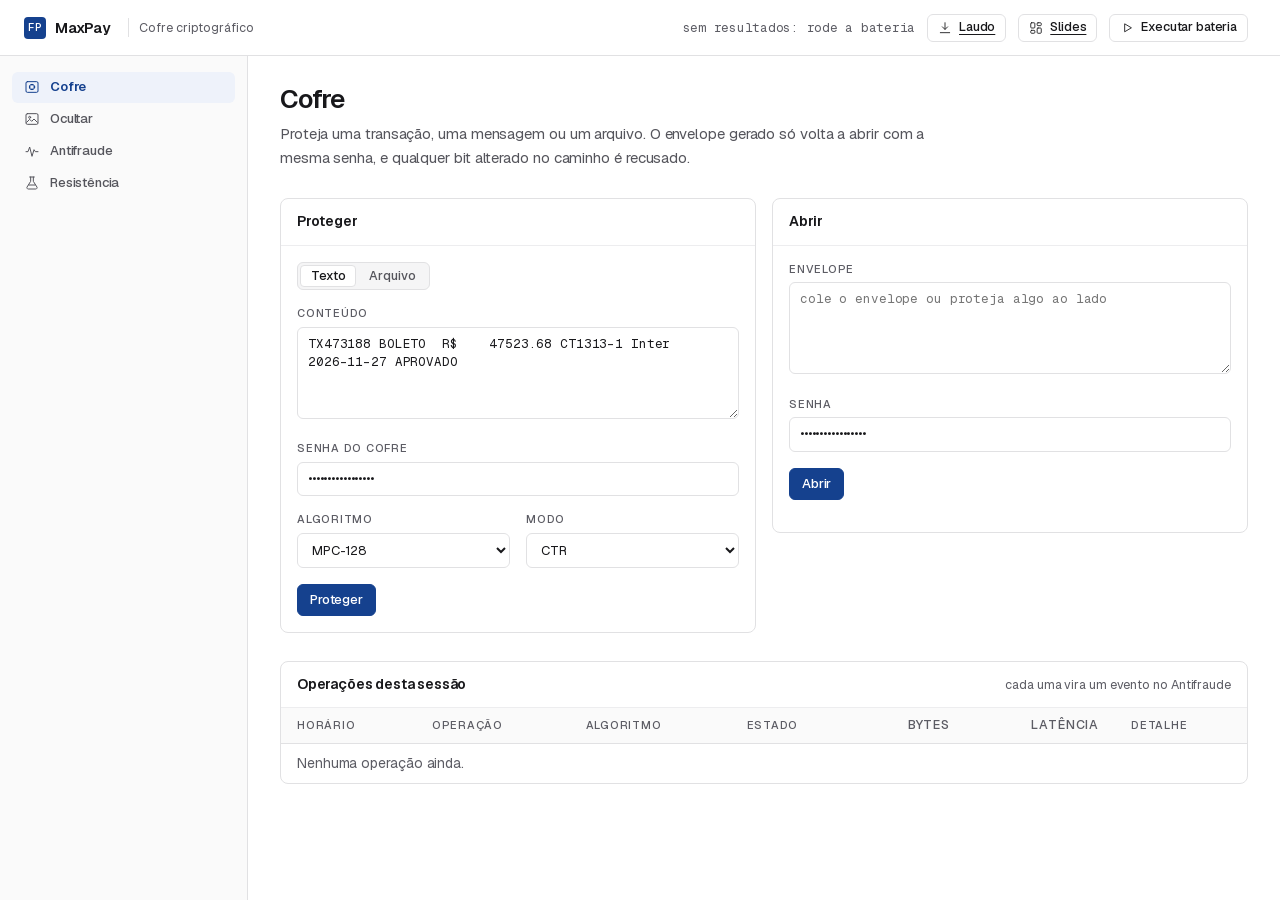
==== commit 91f686b3: "Renomeia o projeto para MaxPay e prende os numeros da fala aos resultados O nome segue o projeto do " ====
--- a/web/index.html
+++ b/web/index.html
@@ -3,8 +3,8 @@
 <head>
 <meta charset="utf-8">
 <meta name="viewport" content="width=device-width, initial-scale=1">
-<title>FinalPay: Cofre Criptográfico</title>
-<meta name="description" content="Cofre criptográfico de um banco digital que mede a própria segurança: cifra própria FPC-128, esteganografia, 2 milhões de eventos e detecção de anomalias.">
+<title>MaxPay: Cofre Criptográfico</title>
+<meta name="description" content="Cofre criptográfico de um banco digital que mede a própria segurança: cifra própria MPC-128, esteganografia, 2 milhões de eventos e detecção de anomalias.">
 <link rel="icon" href="data:image/svg+xml,%3Csvg xmlns='http://www.w3.org/2000/svg' viewBox='0 0 24 24'%3E%3Crect width='24' height='24' rx='5' fill='%2315418E'/%3E%3Cpath d='M8 11V8.5a4 4 0 0 1 8 0V11M7 11h10v7H7z' fill='none' stroke='white' stroke-width='1.6' stroke-linecap='round' stroke-linejoin='round'/%3E%3C/svg%3E">
 <link rel="stylesheet" href="app.css">
 </head>
@@ -54,7 +54,7 @@
 </svg>
 
 <header class="topbar">
-  <div class="brand"><span class="brand-mark">FP</span>FinalPay</div>
+  <div class="brand"><span class="brand-mark">FP</span>MaxPay</div>
   <span class="brand-tag">Cofre criptográfico</span>
   <div class="topbar-right">
     <span id="status-bateria" class="meta num">carregando…</span>
@@ -94,10 +94,10 @@
             <label class="field" id="campo-arquivo" hidden><span class="label">Arquivo</span>
               <input type="file" id="cofre-arquivo"></label>
             <label class="field"><span class="label">Senha do cofre</span>
-              <input type="password" id="cofre-senha" value="cofre-finalpay-2026" autocomplete="off"></label>
+              <input type="password" id="cofre-senha" value="cofre-maxpay-2026" autocomplete="off"></label>
             <div class="grid grid-2">
               <label class="field"><span class="label">Algoritmo</span>
-                <select id="cofre-algo"><option>FPC-128</option><option>AES-256</option></select></label>
+                <select id="cofre-algo"><option>MPC-128</option><option>AES-256</option></select></label>
               <label class="field"><span class="label">Modo</span>
                 <select id="cofre-modo"><option>CTR</option><option>ECB</option></select></label>
             </div>
@@ -113,7 +113,7 @@
             <label class="field"><span class="label">Envelope</span>
               <textarea id="dec-envelope" placeholder="cole o envelope ou proteja algo ao lado"></textarea></label>
             <label class="field"><span class="label">Senha</span>
-              <input type="password" id="dec-senha" value="cofre-finalpay-2026" autocomplete="off"></label>
+              <input type="password" id="dec-senha" value="cofre-maxpay-2026" autocomplete="off"></label>
             <div class="row"><button id="btn-decifrar" class="btn btn-primary">Abrir</button></div>
             <div id="dec-saida"></div>
           </div>
@@ -142,7 +142,7 @@
             <label class="field"><span class="label">Mensagem</span>
               <textarea id="oc-texto">PIX de R$ 12.480,00 para CT4412-9 em 17/11/2026</textarea></label>
             <label class="field"><span class="label">Senha</span>
-              <input type="password" id="oc-senha" value="cofre-finalpay-2026" autocomplete="off"></label>
+              <input type="password" id="oc-senha" value="cofre-maxpay-2026" autocomplete="off"></label>
             <label class="field"><span class="label">Imagem portadora</span>
               <input type="file" id="oc-portadora" accept="image/png,image/jpeg"></label>
             <div class="row">
@@ -158,7 +158,7 @@
             <label class="field"><span class="label">Imagem com conteúdo oculto</span>
               <input type="file" id="rev-imagem" accept="image/png"></label>
             <label class="field"><span class="label">Senha</span>
-              <input type="password" id="rev-senha" value="cofre-finalpay-2026" autocomplete="off"></label>
+              <input type="password" id="rev-senha" value="cofre-maxpay-2026" autocomplete="off"></label>
             <div class="row">
               <button id="btn-revelar" class="btn btn-primary">Revelar</button>
               <button id="btn-rev-exemplo" class="btn">Usar imagem de exemplo</button>
--- a/web/app.css
+++ b/web/app.css
@@ -1,4 +1,4 @@
-/* FinalPay — sistema visual.
+/* MaxPay — sistema visual.
    Quase monocromatico sobre fundo claro. Separacao por borda de 1px, nunca por
    sombra decorativa. Cor reservada para estado e para series de dados, sempre
    acompanhada de rotulo textual. */
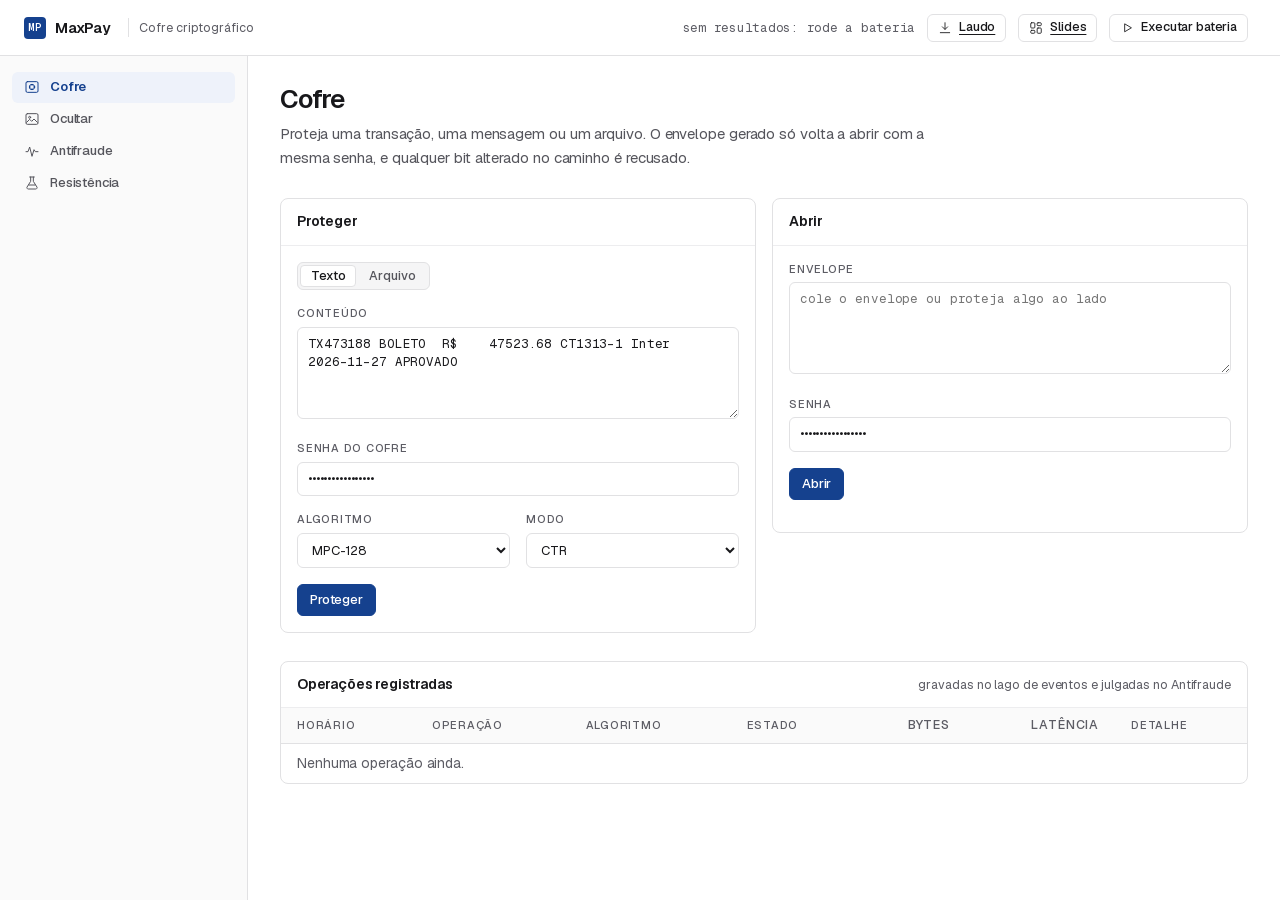
==== commit 00caa072: "Liga o cofre ao vivo ao lago de eventos e ao detector de anomalias O enunciado pede que a camada de " ====
--- a/web/index.html
+++ b/web/index.html
@@ -54,7 +54,7 @@
 </svg>
 
 <header class="topbar">
-  <div class="brand"><span class="brand-mark">FP</span>MaxPay</div>
+  <div class="brand"><span class="brand-mark">MP</span>MaxPay</div>
   <span class="brand-tag">Cofre criptográfico</span>
   <div class="topbar-right">
     <span id="status-bateria" class="meta num">carregando…</span>
@@ -121,8 +121,8 @@
       </div>
       <div id="cofre-resultado"></div>
       <div class="panel">
-        <div class="panel-head"><h2 class="h3">Operações desta sessão</h2>
-          <span class="meta">cada uma vira um evento no Antifraude</span></div>
+        <div class="panel-head"><h2 class="h3">Operações registradas</h2>
+          <span class="meta">gravadas no lago de eventos e julgadas no Antifraude</span></div>
         <div class="panel-body flush"><div class="table-wrap"><table id="cofre-log">
           <thead><tr><th>Horário</th><th>Operação</th><th>Algoritmo</th><th>Estado</th><th class="n">Bytes</th><th class="n">Latência</th><th>Detalhe</th></tr></thead>
           <tbody><tr><td colspan="7" class="muted">Nenhuma operação ainda.</td></tr></tbody>
@@ -177,11 +177,23 @@
         <p class="body measure">O que está acontecendo no cofre e o que merece atenção. Os alertas vêm de um modelo treinado sem rótulos sobre o comportamento de cada conta.</p>
       </div>
       <div id="mon-medidas" class="measures"></div>
+      <div class="panel"><div class="panel-head"><h2 class="h3">Cofre ao vivo</h2>
+        <span class="meta">operações reais desta instalação, julgadas pelo modelo treinado no histórico</span></div>
+        <div class="panel-body stack">
+          <div id="vivo-medidas" class="measures"></div>
+          <div class="row">
+            <button id="btn-simular" class="btn btn-primary" title="Dispara 12 tentativas reais de abrir um envelope com senhas de dicionário">Simular ataque ao cofre</button>
+            <button id="btn-vivo-atualizar" class="btn">Atualizar</button>
+            <span id="vivo-erro" class="small" style="color:var(--crit)"></span>
+          </div>
+          <div id="vivo-nota"></div>
+          <div class="table-wrap auto"><table id="tab-vivo"></table></div>
+        </div></div>
       <div class="panel"><div class="panel-head"><h2 class="h3">Atividade</h2>
         <span class="meta">eventos por hora, últimos 30 dias</span></div>
         <div class="panel-body"><div id="chart-serie" data-resumo="Eventos por hora ao longo de 30 dias, com os eventos anômalos destacados"></div></div></div>
       <div class="panel"><div class="panel-head"><h2 class="h3">Alertas</h2>
-        <span class="meta">maior risco primeiro</span></div>
+        <span class="meta" id="alertas-meta">maior risco primeiro</span></div>
         <div class="panel-body flush"><div class="table-wrap"><table id="tab-alertas"></table></div></div></div>
       <div class="grid grid-2">
         <div class="panel"><div class="panel-head"><h2 class="h3">Contas com mais falhas</h2></div>
